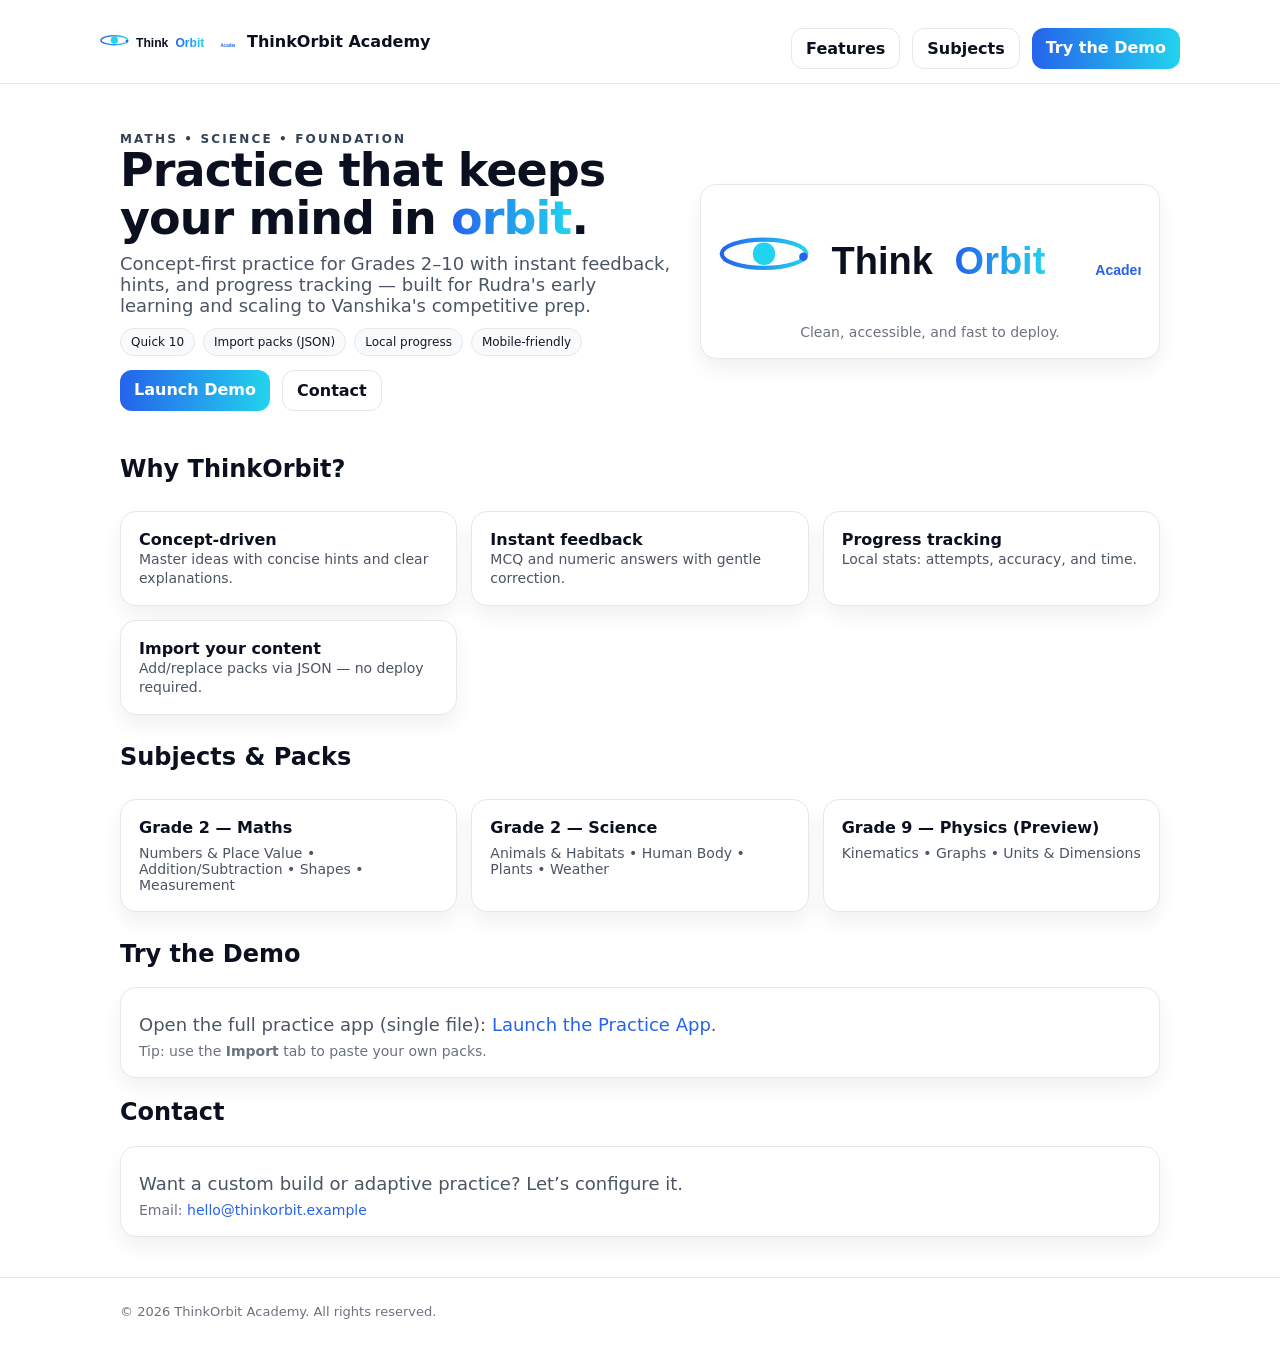
==== index.html @ e06f1fe0 "css folder created" ====
<!DOCTYPE html>
<html lang="en">
<head>
  <meta charset="utf-8" />
  <meta name="viewport" content="width=device-width, initial-scale=1" />
  <title>ThinkOrbit Academy — Maths & Science Practice</title>
  <meta name="description" content="ThinkOrbit Academy — concept-first Maths & Science practice for Grades 2–10 with instant feedback and progress tracking.">
  <link rel="icon" type="image/svg+xml" href="favicon.svg">
  <link rel="stylesheet" href="css/styles.css">
</head>
<body>
  <header>
    <div class="wrap nav">
      <div class="logo">
        <img src="logo.svg" alt="ThinkOrbit Academy logo" />
        <strong>ThinkOrbit Academy</strong>
      </div>
      <div class="cta">
        <a class="btn" href="#features">Features</a>
        <a class="btn" href="#subjects">Subjects</a>
        <a class="btn primary" href="#try">Try the Demo</a>
      </div>
    </div>
  </header>

  <main class="wrap">
    <section class="hero">
      <div>
        <div class="kicker">Maths • Science • Foundation</div>
  <h1>Practice that keeps your mind in <span class="text-gradient">orbit</span>.</h1>
        <p class="lead">Concept-first practice for Grades 2–10 with instant feedback, hints, and progress tracking — built for Rudra's early learning and scaling to Vanshika's competitive prep.</p>
        <div class="badges">
          <span class="badge">Quick 10</span>
          <span class="badge">Import packs (JSON)</span>
          <span class="badge">Local progress</span>
          <span class="badge">Mobile-friendly</span>
        </div>
        <div class="cta">
          <a class="btn primary" href="#try">Launch Demo</a>
          <a class="btn" href="#contact">Contact</a>
        </div>
      </div>
      <div class="card">
        <img src="logo.svg" alt="ThinkOrbit Academy" class="card-img"/>
        <div class="center-muted-sm">Clean, accessible, and fast to deploy.</div>
      </div>
    </section>

    <section id="features" class="section">
      <h2>Why ThinkOrbit?</h2>
      <div class="grid">
        <div class="card">
          <strong>Concept-driven</strong><br/>
          <span class="lead lead-sm">Master ideas with concise hints and clear explanations.</span>
        </div>
        <div class="card">
          <strong>Instant feedback</strong><br/>
          <span class="lead lead-sm">MCQ and numeric answers with gentle correction.</span>
        </div>
        <div class="card">
          <strong>Progress tracking</strong><br/>
          <span class="lead lead-sm">Local stats: attempts, accuracy, and time.</span>
        </div>
        <div class="card">
          <strong>Import your content</strong><br/>
          <span class="lead lead-sm">Add/replace packs via JSON — no deploy required.</span>
        </div>
      </div>
    </section>

    <section id="subjects" class="section">
      <h2>Subjects & Packs</h2>
      <div class="grid">
        <div class="card"><strong>Grade 2 — Maths</strong><div class="lead lead-sm">Numbers & Place Value • Addition/Subtraction • Shapes • Measurement</div></div>
        <div class="card"><strong>Grade 2 — Science</strong><div class="lead lead-sm">Animals & Habitats • Human Body • Plants • Weather</div></div>
        <div class="card"><strong>Grade 9 — Physics (Preview)</strong><div class="lead lead-sm">Kinematics • Graphs • Units & Dimensions</div></div>
      </div>
    </section>

    <section id="try" class="section">
      <h2>Try the Demo</h2>
      <div class="card">
        <p class="lead">Open the full practice app (single file): <a href="edu-app.html">Launch the Practice App</a>.</p>
  <p class="lead lead-muted-sm">Tip: use the <strong>Import</strong> tab to paste your own packs.</p>
      </div>
    </section>

    <section id="contact" class="section">
      <h2>Contact</h2>
      <div class="card">
        <p class="lead">Want a custom build or adaptive practice? Let’s configure it.</p>
  <p class="lead lead-muted-sm">Email: <a href="mailto:hello@thinkorbit.example">hello@thinkorbit.example</a></p>
      </div>
    </section>
  </main>

  <footer>
    <div class="wrap">© <span id="y"></span> ThinkOrbit Academy. All rights reserved.</div>
  </footer>

  <script>document.getElementById('y').textContent = new Date().getFullYear();</script>
</body>
</html>
---- css/styles.css ----
:root{
  --bg:#ffffff; --ink:#0b1020; --muted:#4b5563; --line:#e5e7eb;
  --brand:#2563eb; --brand2:#22d3ee; --accent:#059669;
  --card:#ffffff; --shadow:0 10px 20px rgba(2,8,23,0.06);
  --radius:16px;
}
*{box-sizing:border-box}
html,body{margin:0;background:var(--bg);color:var(--ink);font-family:Inter, system-ui, -apple-system, Segoe UI, Roboto, Helvetica, Arial, sans-serif}
a{color:var(--brand);text-decoration:none}
header{position:sticky;top:0;background:#fff;border-bottom:1px solid var(--line);z-index:10}
.wrap{max-width:1080px;margin:0 auto;padding:0 20px}
.nav{display:flex;align-items:center;justify-content:space-between;padding:14px 0}
.logo{display:flex;align-items:center;gap:12px}
.logo img{height:36px}
.btn{border:1px solid var(--line);background:#fff;color:var(--ink);padding:10px 14px;border-radius:12px;font-weight:600;cursor:pointer}
.btn.primary{background:linear-gradient(90deg,var(--brand),var(--brand2));color:#fff;border:none}
.btn:hover{box-shadow:0 4px 10px rgba(2,8,23,0.05)}
.hero{display:grid;grid-template-columns:1.2fr 1fr;gap:28px;align-items:center;padding:48px 0 24px}
h1{font-size:46px;line-height:1.05;margin:0 0 10px;font-weight:900;letter-spacing:-0.02em}
.lead{color:var(--muted);font-size:18px;margin:8px 0 0}
.kicker{letter-spacing:.18em;text-transform:uppercase;color:#334155;font-size:12px;font-weight:800}
.card{background:var(--card);border:1px solid var(--line);border-radius:var(--radius);padding:18px;box-shadow:var(--shadow)}
.badges{display:flex;gap:8px;flex-wrap:wrap;margin-top:12px}
.badge{font-size:12px;padding:6px 10px;border-radius:999px;border:1px solid var(--line);background:#f8fafc;color:#111827}
.grid{display:grid;grid-template-columns:repeat(auto-fit,minmax(260px,1fr));gap:14px;margin:28px 0}
.section{margin-top:6px;margin-bottom:8px}
footer{border-top:1px solid var(--line);padding:26px 0;color:#6b7280;font-size:13px;margin-top:40px}
.cta{display:flex;gap:12px;margin-top:14px;flex-wrap:wrap}
@media (max-width: 920px){ .hero{grid-template-columns:1fr} h1{font-size:38px} }

/* Utilities moved from inline styles in index.html */
.text-gradient{
  background:linear-gradient(90deg,#2563eb,#22d3ee);
  -webkit-background-clip:text;
  background-clip:text;
  color:transparent;
}
.card-img{
  width:100%;
  max-width:520px;
  display:block;
  margin:0 auto;
}
.center-muted-sm{
  text-align:center;
  color:#6b7280;
  margin-top:8px;
  font-size:14px;
}
.lead-sm{font-size:14px}
.lead-muted-sm{font-size:14px;color:#6b7280}
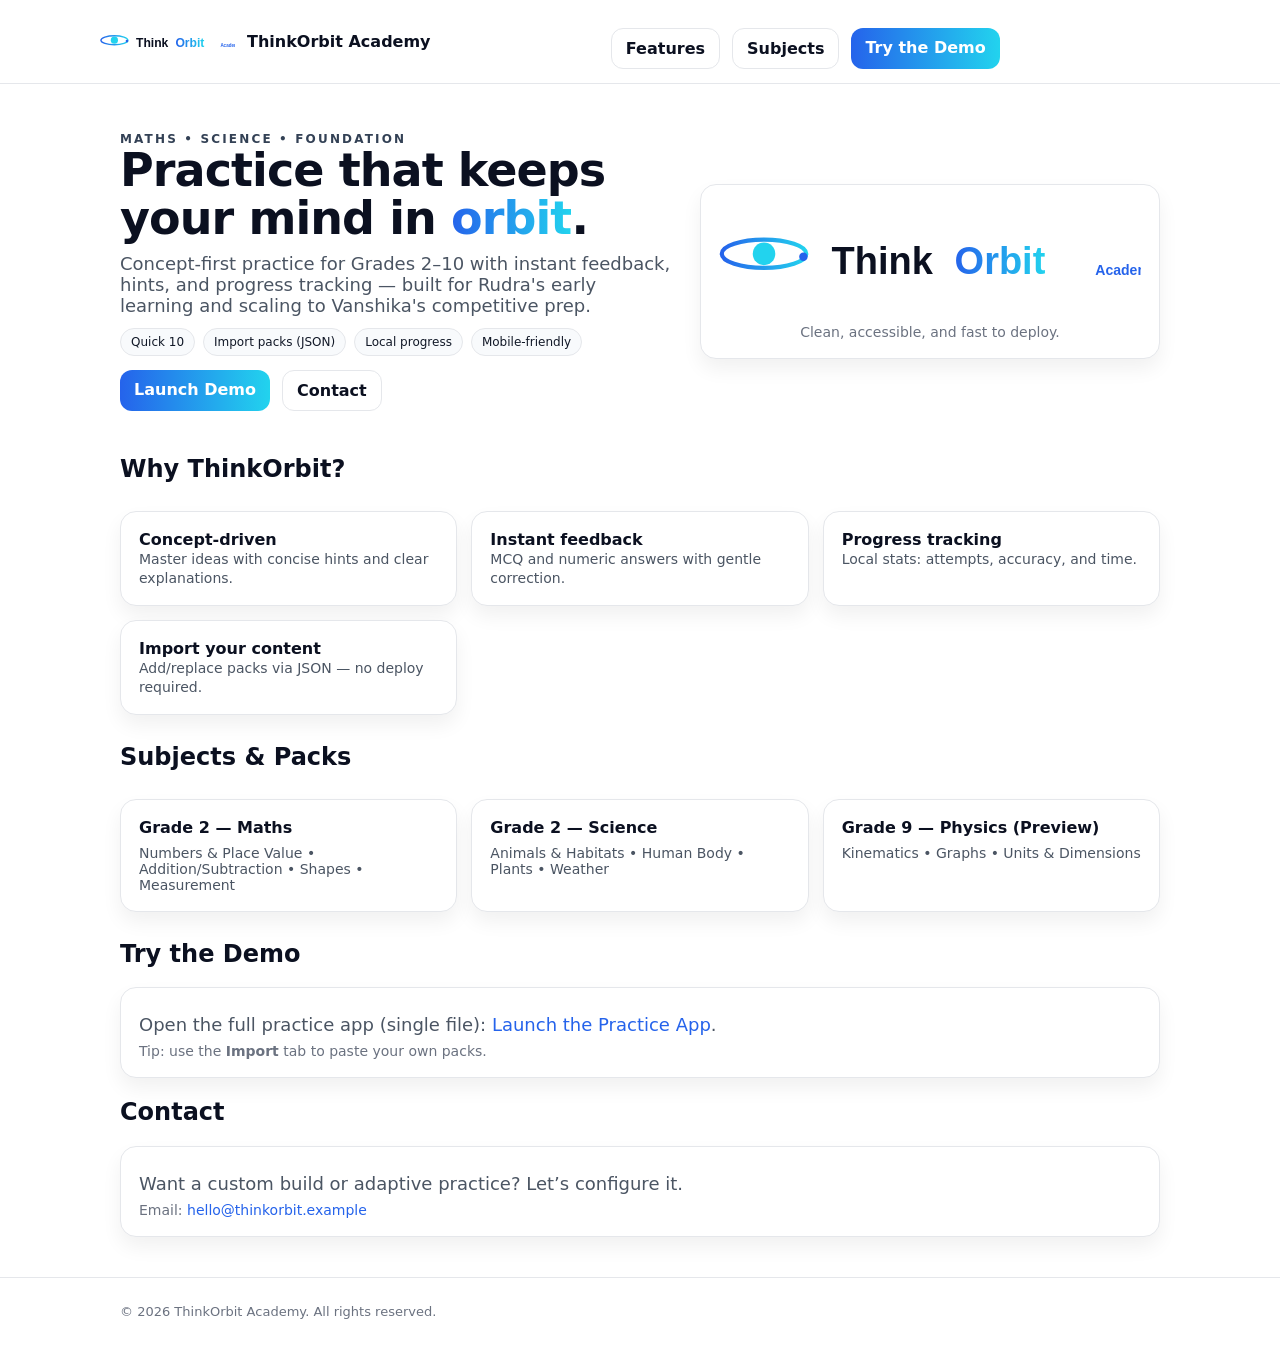
==== commit e16ee0ed: "backend and scripts added" ====
--- a/index.html
+++ b/index.html
@@ -20,6 +20,7 @@
         <a class="btn" href="#subjects">Subjects</a>
         <a class="btn primary" href="#try">Try the Demo</a>
       </div>
+      <div id="auth" class="auth-area"></div>
     </div>
   </header>
 
@@ -99,5 +100,7 @@
   </footer>
 
   <script>document.getElementById('y').textContent = new Date().getFullYear();</script>
+  <script src="https://accounts.google.com/gsi/client" async defer></script>
+  <script src="js/auth.js" defer></script>
 </body>
 </html>
--- a/css/styles.css
+++ b/css/styles.css
@@ -50,3 +50,10 @@
 .lead-sm{font-size:14px}
 .lead-muted-sm{font-size:14px;color:#6b7280}
 
+/* Auth area styles */
+.auth-area{display:flex;align-items:center;gap:10px}
+.user{display:flex;align-items:center;gap:8px}
+.user-img{height:32px;width:32px;border-radius:50%}
+.user-name{font-weight:600}
+.signout-btn{border:1px solid var(--line);background:#fff;color:var(--ink);padding:6px 10px;border-radius:10px;font-weight:600;cursor:pointer}
+
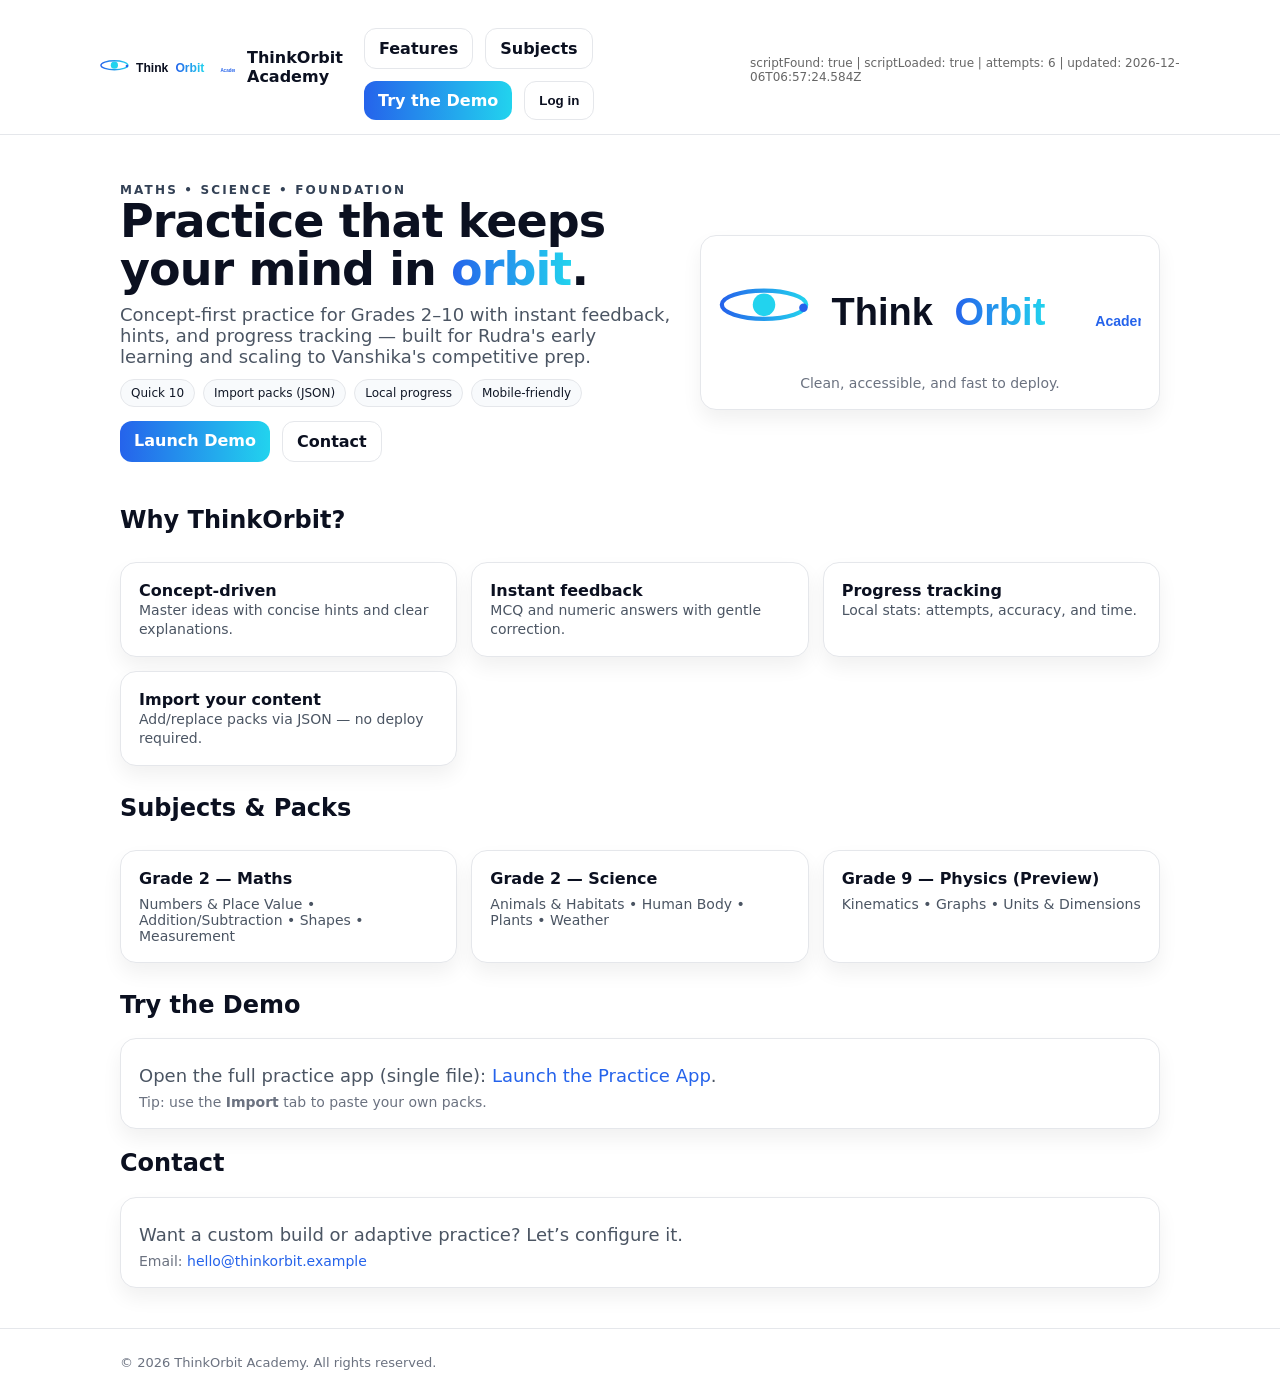
==== commit b442c2ef: "requirements updated and log button in progress" ====
--- a/index.html
+++ b/index.html
@@ -19,6 +19,8 @@
         <a class="btn" href="#features">Features</a>
         <a class="btn" href="#subjects">Subjects</a>
         <a class="btn primary" href="#try">Try the Demo</a>
+        <!-- Login button: calls showAuthUI() defined in js/auth.js -->
+        <button id="header-login" class="btn" onclick="(window.showAuthUI || (()=>{}))()">Log in</button>
       </div>
       <div id="auth" class="auth-area"></div>
     </div>
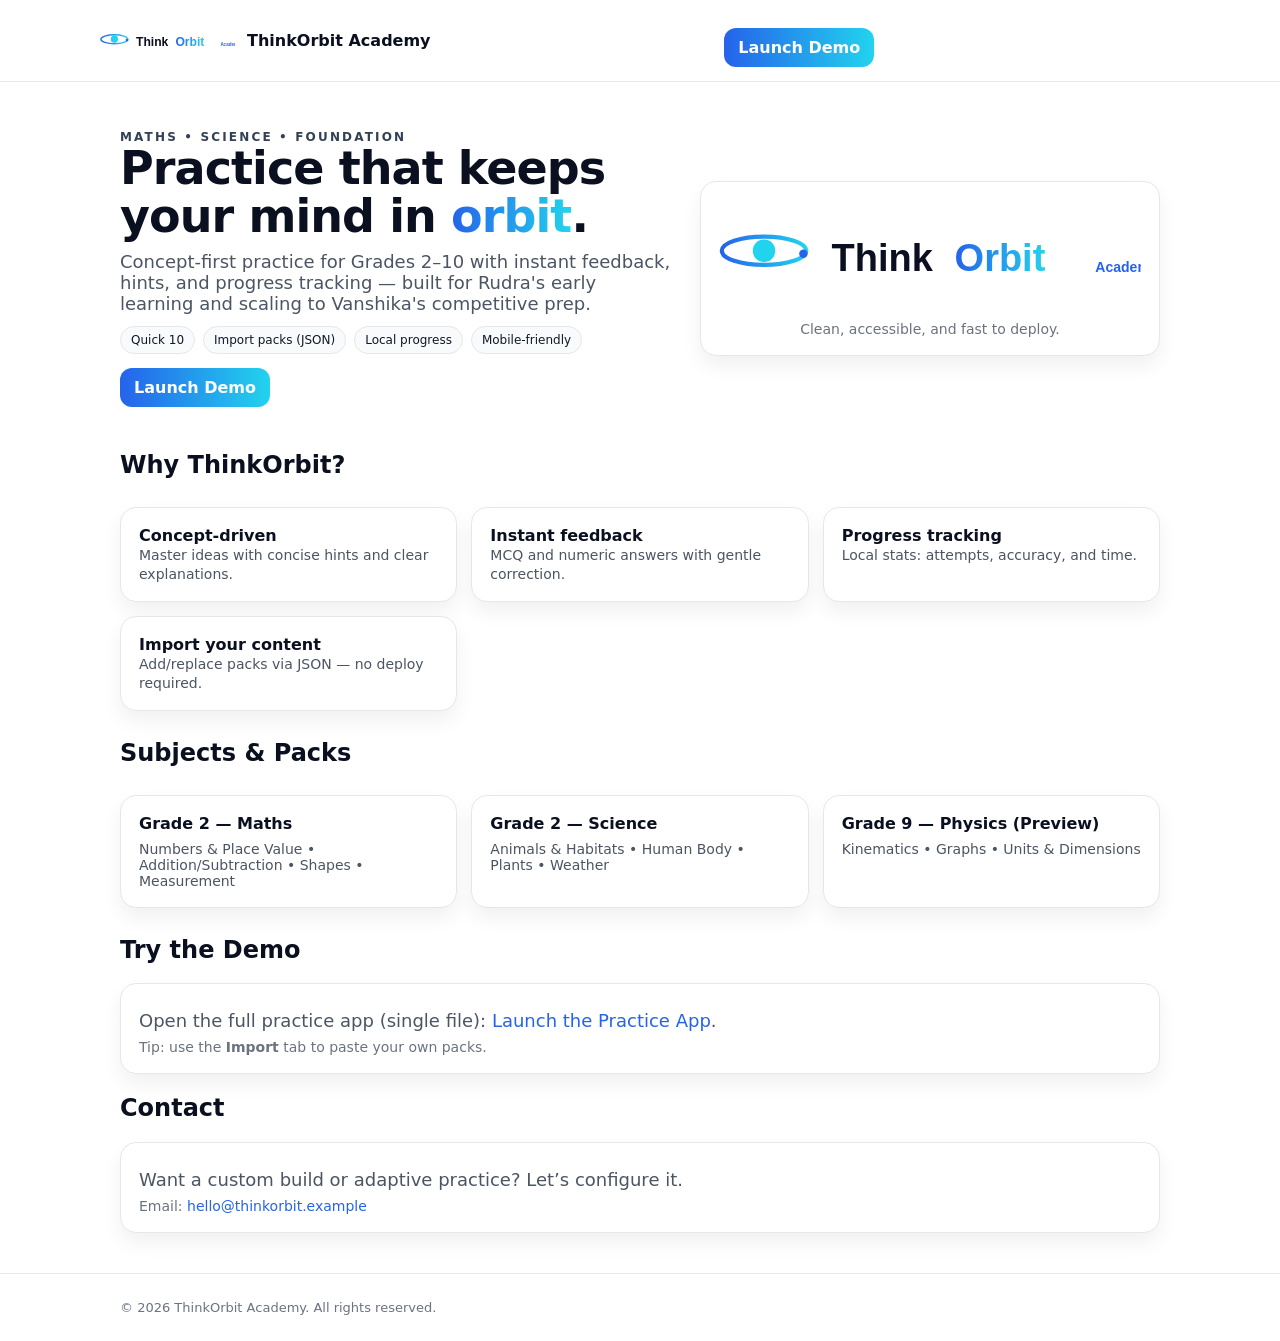
==== commit a631a35f: "google auth fixed" ====
--- a/index.html
+++ b/index.html
@@ -16,11 +16,10 @@
         <strong>ThinkOrbit Academy</strong>
       </div>
       <div class="cta">
-        <a class="btn" href="#features">Features</a>
-        <a class="btn" href="#subjects">Subjects</a>
-        <a class="btn primary" href="#try">Try the Demo</a>
-        <!-- Login button: calls showAuthUI() defined in js/auth.js -->
-        <button id="header-login" class="btn" onclick="(window.showAuthUI || (()=>{}))()">Log in</button>
+        <!-- Simplified header: keep only primary demo CTA and login -->
+        <a class="btn primary" href="#try">Launch Demo</a>
+  <!-- Login placeholder: JS will render the Google sign-in button here -->
+  <div id="header-login" class="header-login" role="button" aria-label="Sign in"></div>
       </div>
       <div id="auth" class="auth-area"></div>
     </div>
@@ -40,7 +39,6 @@
         </div>
         <div class="cta">
           <a class="btn primary" href="#try">Launch Demo</a>
-          <a class="btn" href="#contact">Contact</a>
         </div>
       </div>
       <div class="card">
@@ -101,8 +99,8 @@
     <div class="wrap">© <span id="y"></span> ThinkOrbit Academy. All rights reserved.</div>
   </footer>
 
-  <script>document.getElementById('y').textContent = new Date().getFullYear();</script>
   <script src="https://accounts.google.com/gsi/client" async defer></script>
   <script src="js/auth.js" defer></script>
+  <script src="js/main.js" defer></script>
 </body>
 </html>
--- a/css/styles.css
+++ b/css/styles.css
@@ -57,3 +57,8 @@
 .user-name{font-weight:600}
 .signout-btn{border:1px solid var(--line);background:#fff;color:var(--ink);padding:6px 10px;border-radius:10px;font-weight:600;cursor:pointer}
 
+/* Header login placeholder: container for Google button */
+.header-login{display:flex;align-items:center;min-height:36px}
+.header-login:focus{outline:2px solid rgba(37,99,235,0.18);outline-offset:2px;border-radius:8px}
+.header-login > div{display:inline-flex}
+
